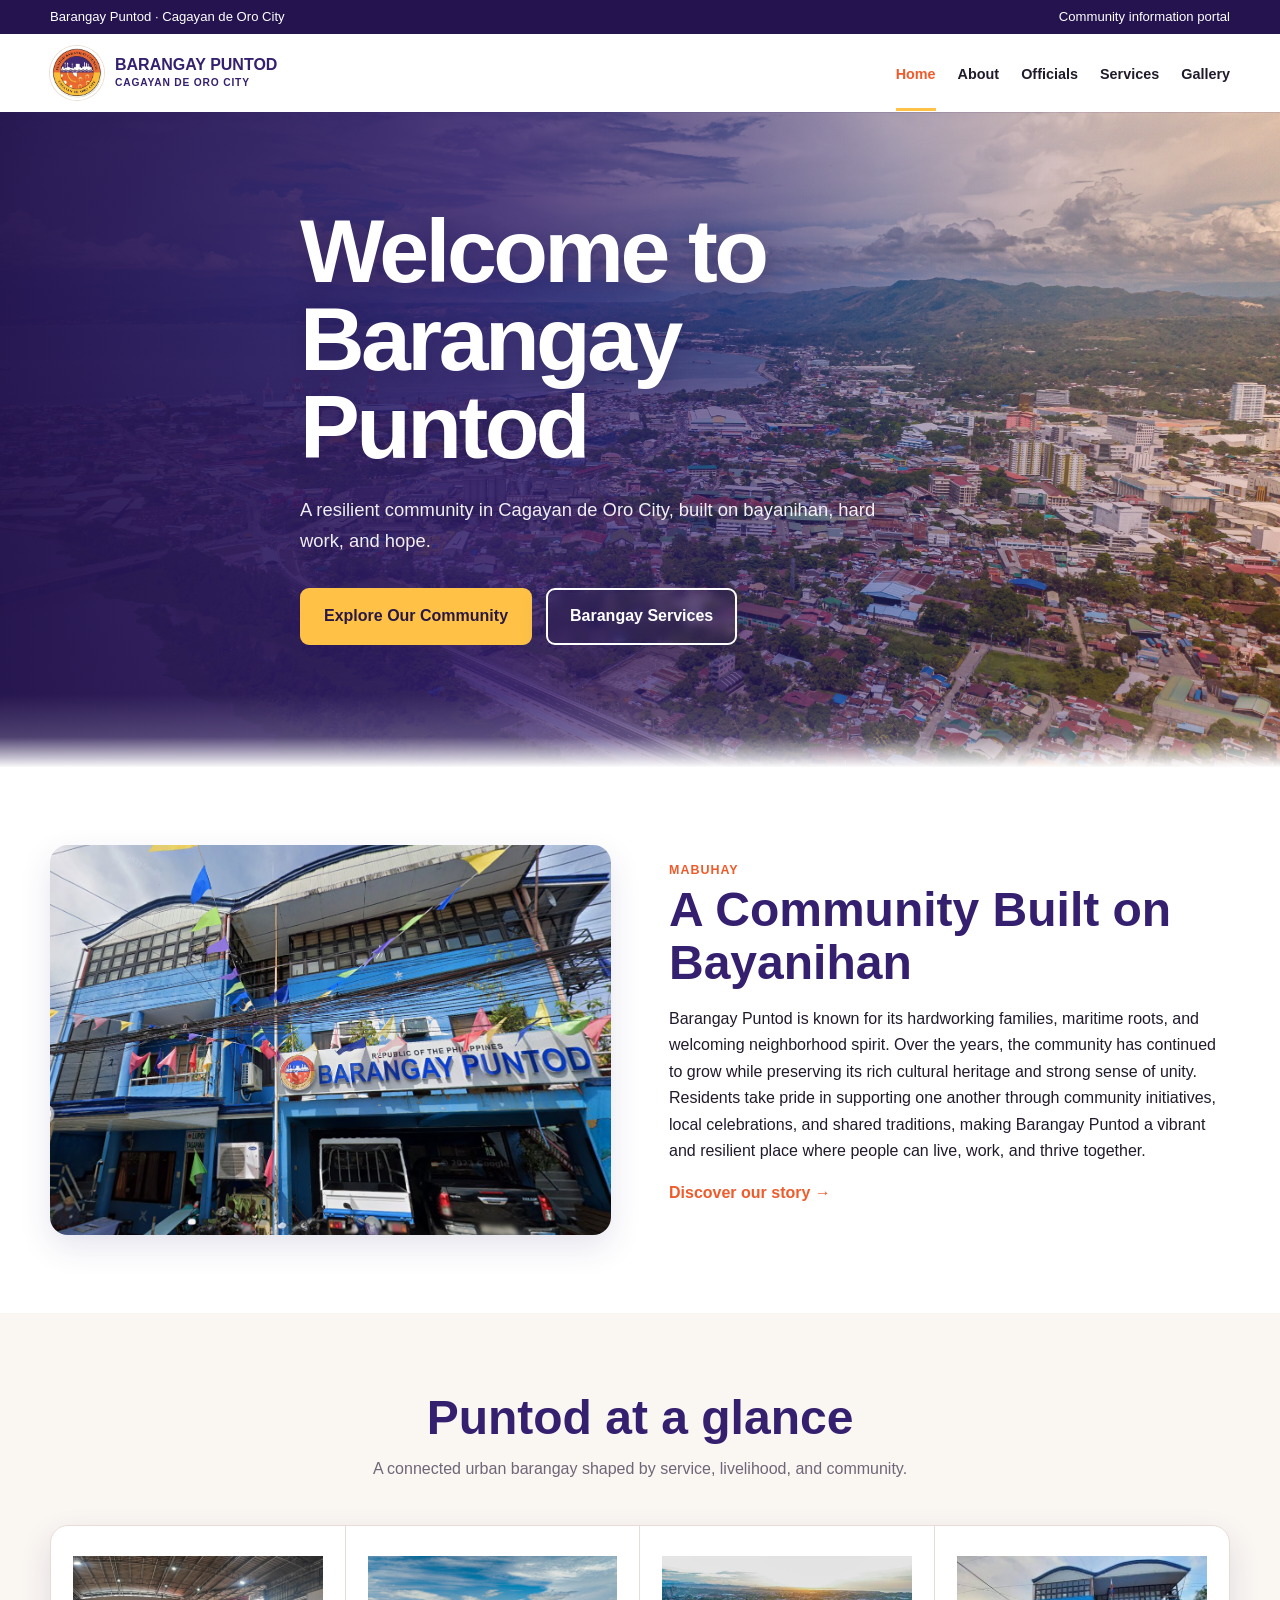
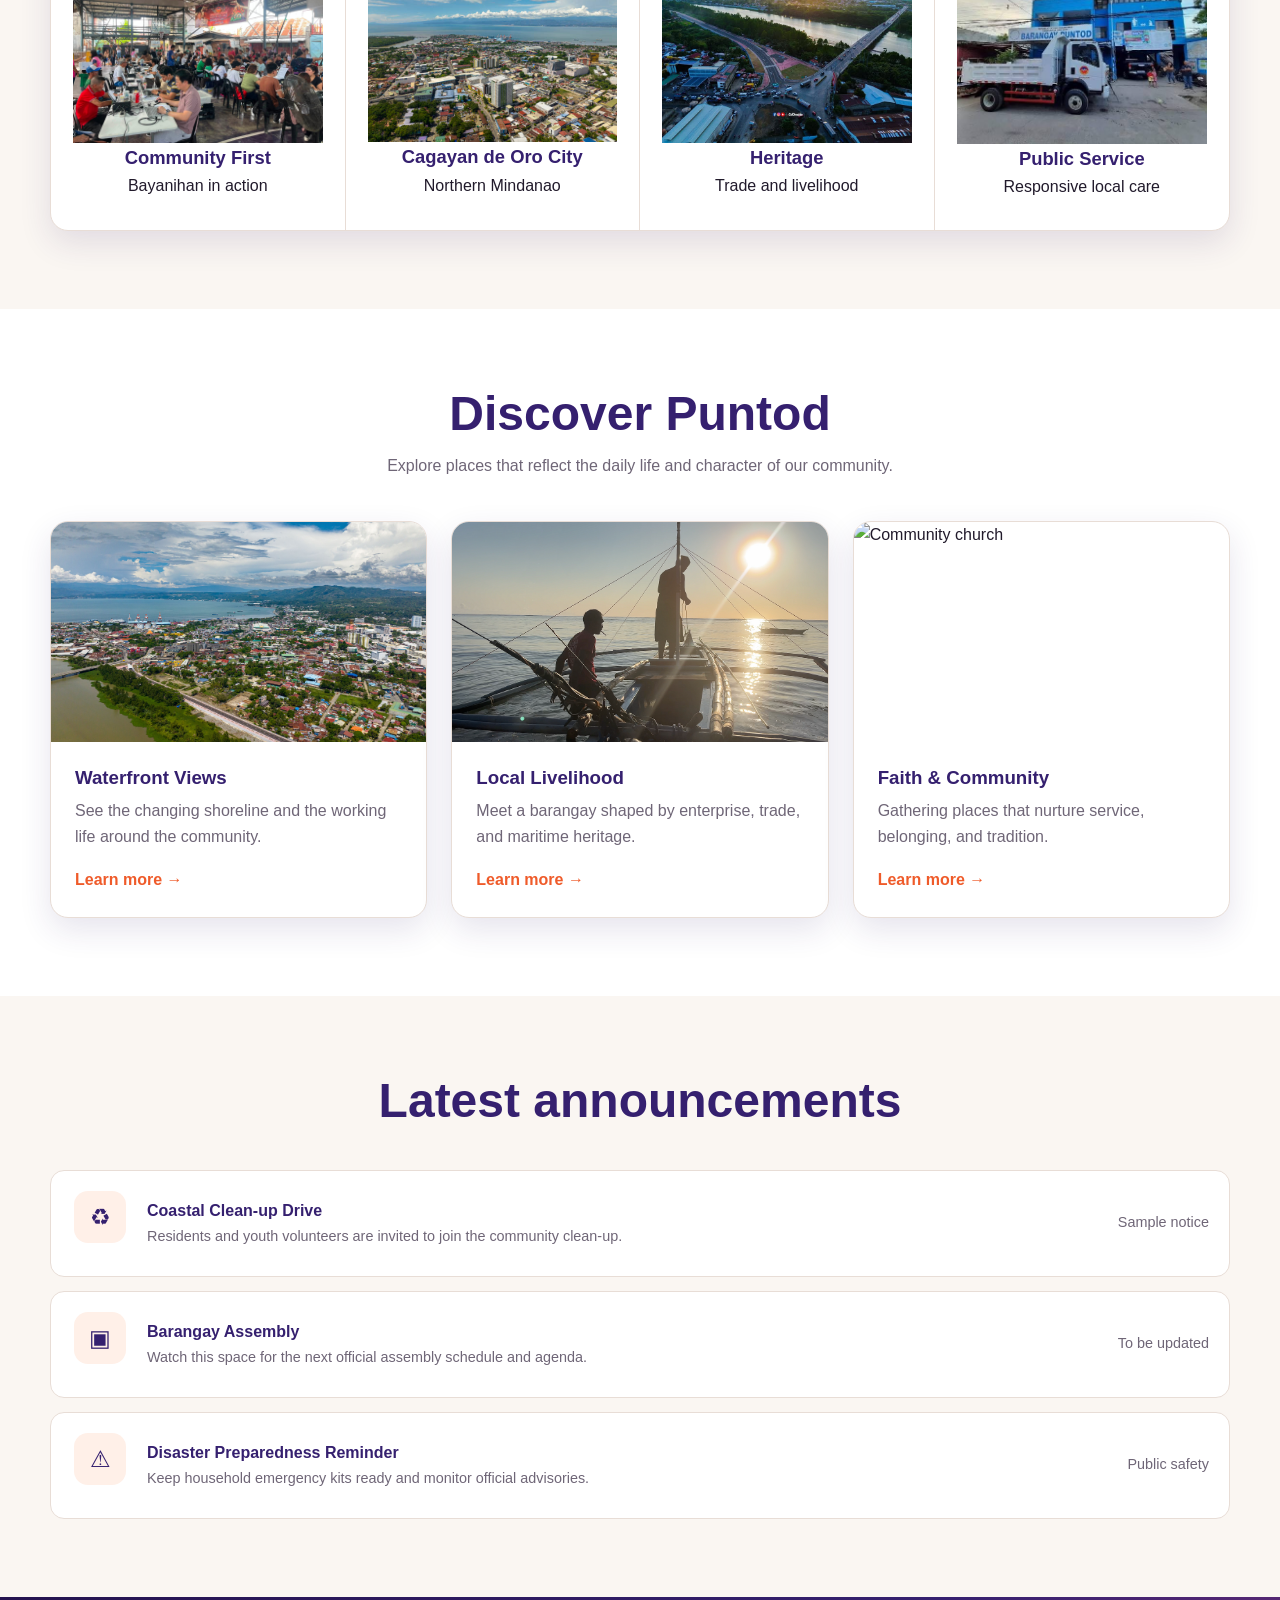
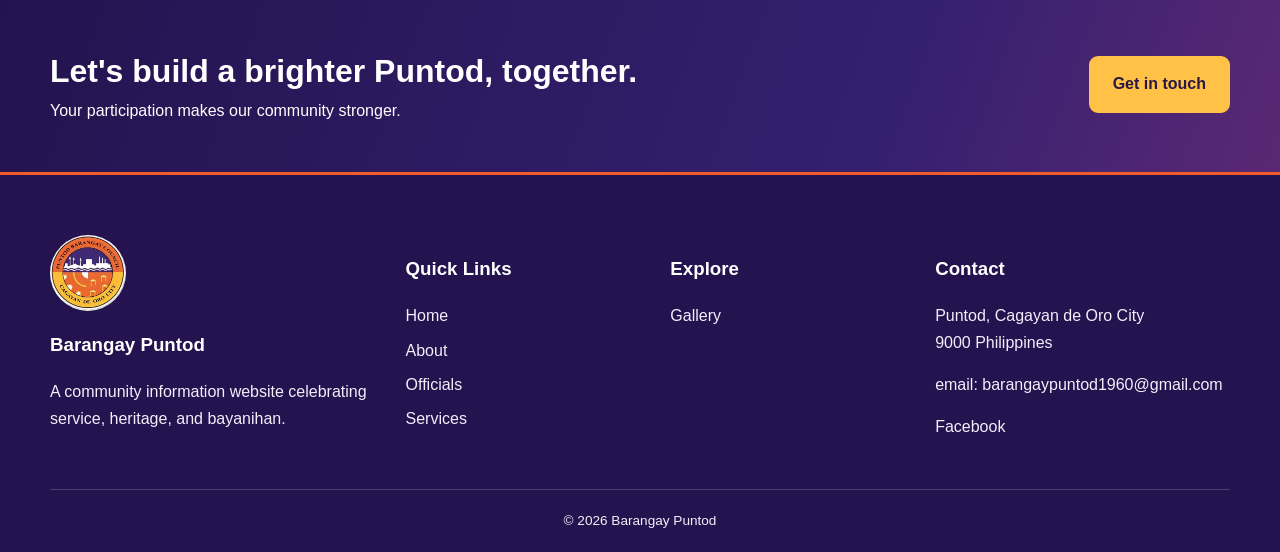
==== index.html @ fbd9fe13 "first commit" ====
<!doctype html>
<html lang="en">
  <head>
    <meta charset="utf-8">
    <meta name="viewport" content="width=device-width,initial-scale=1">
    <meta name="description" content="Official community website concept for Barangay Puntod, Cagayan de Oro City.">
    <title>Barangay Puntod | Home</title>
    <link rel="stylesheet" href="css/style.css">
  </head>
  <body data-page="home">
    <div id="header">
    </div>
    <main>
      <section class="hero">
        <div class="container hero-content reveal">
          <h1>Welcome to Barangay Puntod</h1>
          <p>A resilient community in Cagayan de Oro City, built on bayanihan, hard work, and hope.</p>
          <div class="actions">
            <a class="btn" href="about.html">Explore Our Community</a>
            <a class="btn outline" href="services.html">Barangay Services</a>
          </div>
        </div>
      </section>
      <section class="section">
        <div class="container split reveal">
          <img src="/images/googmaps.PNG" alt="Coastal community landscape">
          <div>
            <span class="eyebrow">Mabuhay</span>
            <h2>A Community Built on Bayanihan</h2>
            <p>Barangay Puntod is known for its hardworking families, maritime roots, and welcoming neighborhood spirit. Over the years, the community has continued to grow while preserving its rich cultural heritage and strong sense of unity. Residents take pride in supporting one another through community initiatives, local celebrations, and shared traditions, making Barangay Puntod a vibrant and resilient place where people can live, work, and thrive together.</p>
            <p>
             
              <a class="text-link" href="about.html">Discover our story →</a>
            </div>
          </div>
        </section>
        <section class="section alt">
          <div class="container">
            <div class="section-head reveal">
              <h2>Puntod at a glance</h2>
              <p>A connected urban barangay shaped by service, livelihood, and community.</p>
            </div>
            <div class="facts reveal">
              <div class="fact">
              
                <img src="/images/comfirst.jpg" alt="Coastal community landscape">
          
                <strong>Community First</strong>
                <span>Bayanihan in action</span>
              </div>
              <div class="fact">
                <img src="/images/cdo.jpg" alt="Northern Mindanao">
                <strong>Cagayan de Oro City</strong>
                <span>Northern Mindanao</span>
              </div>
              <div class="fact">
                 <img src="/images/puntod.jpg" alt="Puntod">
                <strong>Heritage</strong>
                <span>Trade and livelihood</span>
              </div>
              <div class="fact">
                <img src="/images/responsive.jfif" alt="Puntod">
                <strong>Public Service</strong>
                <span>Responsive local care</span>
              </div>
            </div>
          </div>
        </section>
        <section class="section">
          <div class="container">
            <div class="section-head reveal">
              <h2>Discover Puntod</h2>
              <p>Explore places that reflect the daily life and character of our community.</p>
            </div>
            <div class="grid reveal">
              <article class="card">
                <img src="/images/Cagayan_de_Oro.jpg" alt="view">
                <div class="card-body">
                  <h3>Waterfront Views</h3>
                  <p>See the changing shoreline and the working life around the community.</p>
                  <a class="text-link" href="about.html">Learn more →</a>
                </div>
              </article>
              <article class="card">
                <img src="/images/fishermen.png" alt="Traditional fishing">
                <div class="card-body">
                  <h3>Local Livelihood</h3>
                  <p>Meet a barangay shaped by enterprise, trade, and maritime heritage.</p>
                  <a class="text-link" href="about.html">Learn more →</a>
                </div>
              </article>
              <article class="card">
                <img src="https://images.unsplash.com/photo-1438032005730-c779502df39b?auto=format&fit=crop&w=900&q=80" alt="Community church">
                <div class="card-body">
                  <h3>Faith & Community</h3>
                  <p>Gathering places that nurture service, belonging, and tradition.</p>
                  <a class="text-link" href="about.html">Learn more →</a>
                </div>
              </article>
            </div>
          </div>
        </section>
        <section class="section alt">
          <div class="container">
            <div class="section-head reveal">
              <h2>Latest announcements</h2>
              
            </div>
            <div class="news-list reveal">
              <article class="news-item">
                <div class="icon">♻</div>
                <div>
                  <h3>Coastal Clean-up Drive</h3>
                  <p>Residents and youth volunteers are invited to join the community clean-up.</p>
                </div>
                <time>Sample notice</time>
              </article>
              <article class="news-item">
                <div class="icon">▣</div>
                <div>
                  <h3>Barangay Assembly</h3>
                  <p>Watch this space for the next official assembly schedule and agenda.</p>
                </div>
                <time>To be updated</time>
              </article>
              <article class="news-item">
                <div class="icon">⚠</div>
                <div>
                  <h3>Disaster Preparedness Reminder</h3>
                  <p>Keep household emergency kits ready and monitor official advisories.</p>
                </div>
                <time>Public safety</time>
              </article>
            </div>
          </div>
        </section>
      </main>
      <div id="shared-footer">
      </div>
      <script src="js/shared.js">
      </script>
      <script src="js/script.js">
      </script>
    </body>
  </html>
---- css/style.css ----
:root {
    --blue: #35206f;
    --blue2: #24134f;
    --gold: #ffc247;
    --orange: #ef5b2a;
    --ink: #211a2b;
    --muted: #6f6677;
    --gray: #faf6f2;
    --white: #fff;
    --line: #e8ddd6;
    --shadow: 0 12px 32px rgba(53, 32, 111, .12);
    --radius: 18px;
    --max: 1180px
}

* {
    box-sizing: border-box
}

html {
    scroll-behavior: smooth
}

body {
    margin: 0;
    color: var(--ink);
    font-family: "Segoe UI", Poppins, Arial, sans-serif;
    line-height: 1.65;
    background: #fff
}

img {
    display: block;
    width: 100%;
    object-fit: cover
}

a {
    color: inherit;
    text-decoration: none
}

button,
input,
textarea {
    font: inherit
}

.container {
    width: min(var(--max), calc(100% - 40px));
    margin: auto
}

.section {
    padding: 78px 0
}

.section.alt {
    background: var(--gray)
}

.section-head {
    max-width: 690px;
    margin: 0 auto 42px;
    text-align: center
}

.section-head h2,
.split h2 {
    margin: 0 0 12px;
    color: var(--blue);
    font-size: clamp(2rem, 4vw, 3rem);
    line-height: 1.12
}

.section-head p {
    margin: 0;
    color: var(--muted)
}

.eyebrow {
    color: var(--blue);
    font-weight: 800;
    letter-spacing: .08em;
    text-transform: uppercase;
    font-size: .78rem
}

.topbar {
    background: var(--blue2);
    color: #fff;
    font-size: .82rem
}

.topbar .container {
    min-height: 34px;
    display: flex;
    align-items: center;
    justify-content: space-between;
    gap: 20px
}

.site-header {
    position: sticky;
    top: 0;
    z-index: 100;
    background: rgba(255, 255, 255, .96);
    box-shadow: 0 1px 0 rgba(53, 32, 111, .12);
    backdrop-filter: blur(12px)
}

.nav-wrap {
    height: 78px;
    display: flex;
    align-items: center;
    justify-content: space-between
}

.brand {
    display: flex;
    align-items: center;
    gap: 11px;
    color: var(--blue);
    font-weight: 900;
    line-height: 1
}

.brand-mark {
    width: 54px;
    height: 54px;
    border-radius: 50%;
    object-fit: contain;
    border: 2px solid #fff;
    box-shadow: 0 0 0 1px #eaded5
}

.brand small {
    display: block;
    font-size: .64rem;
    margin-top: 5px;
    letter-spacing: .08em
}

.nav {
    display: flex;
    align-items: center;
    gap: 22px
}

.nav a {
    font-weight: 700;
    font-size: .9rem;
    padding: 28px 0 22px;
    border-bottom: 3px solid transparent
}

.nav a:hover,
.nav a.active {
    color: var(--blue);
    border-color: var(--gold)
}

.menu-btn {
    display: none;
    border: 0;
    background: none;
    color: var(--blue);
    font-size: 1.8rem
}

.hero {
    min-height: 500px;
    display: grid;
    align-items: center;
    color: #fff;
    background:
        linear-gradient(
            90deg,
            rgba(36, 19, 79, .93),
            rgba(53, 32, 111, .62),
            rgba(53, 32, 111, .62)
        ),
        url('/images/Cagayan_de_Oro.jpg') center top / cover no-repeat;
}

.hero-content {
    max-width: 680px;
    padding: 80px 0
}

.hero h1 {
    font-size: clamp(3rem, 7vw, 5.7rem);
    line-height: .98;
    margin: 0 0 24px;
    letter-spacing: -.04em
}

.hero p {
    font-size: 1.15rem;
    max-width: 600px;
    margin: 0 0 32px
}

.actions {
    display: flex;
    gap: 14px;
    flex-wrap: wrap
}

.btn {
    display: inline-flex;
    align-items: center;
    justify-content: center;
    padding: 13px 22px;
    border-radius: 9px;
    background: var(--gold);
    color: #291844;
    font-weight: 800;
    border: 2px solid var(--gold);
    cursor: pointer;
    transition: .25s
}

.btn:hover {
    transform: translateY(-2px);
    box-shadow: 0 8px 20px rgba(0, 0, 0, .18)
}

.btn.outline {
    background: transparent;
    color: #fff;
    border-color: #fff
}

.btn.blue {
    background: var(--blue);
    border-color: var(--blue);
    color: #fff
}

.split {
    display: grid;
    grid-template-columns: 1fr 1fr;
    gap: 58px;
    align-items: center
}

.split img {
    height: 390px;
    border-radius: var(--radius);
    box-shadow: var(--shadow)
}

.facts {
    display: grid;
    grid-template-columns: repeat(4, 1fr);
    background: #fff;
    border: 1px solid var(--line);
    border-radius: var(--radius);
    overflow: hidden;
    box-shadow: var(--shadow)
}

.fact {
    padding: 30px 22px;
    text-align: center;
    border-right: 1px solid var(--line)
}

.fact:last-child {
    border: 0
}

.fact strong {
    display: block;
    color: var(--blue);
    font-size: 1.15rem
}

.icon {
    width: 52px;
    height: 52px;
    margin: 0 auto 13px;
    border-radius: 14px;
    display: grid;
    place-items: center;
    background: #fff0e8;
    color: var(--blue);
    font-size: 1.45rem
}

.grid {
    display: grid;
    grid-template-columns: repeat(3, 1fr);
    gap: 24px
}

.grid.four {
    grid-template-columns: repeat(4, 1fr)
}

.card {
    background: #fff;
    border: 1px solid var(--line);
    border-radius: var(--radius);
    overflow: hidden;
    box-shadow: var(--shadow);
    transition: .3s
}

.card:hover {
    transform: translateY(-5px)
}

.card img {
    height: 220px;
    transition: .5s
}

.card:hover img {
    transform: scale(1.04)
}

.card-body {
    padding: 24px
}

.card h3 {
    margin: 0 0 8px;
    color: var(--blue);
    line-height: 1.25
}

.card p {
    color: var(--muted);
    margin: 0 0 16px
}

.text-link {
    color: var(--blue);
    font-weight: 800
}

.news-list {
    display: grid;
    gap: 14px
}

.news-item {
    display: grid;
    grid-template-columns: 58px 1fr auto;
    gap: 18px;
    align-items: center;
    padding: 20px;
    background: #fff;
    border: 1px solid var(--line);
    border-radius: 14px
}

.news-item h3,
.news-item p {
    margin: 0
}

.news-item h3 {
    color: var(--blue);
    font-size: 1rem
}

.news-item p,
.news-item time {
    color: var(--muted);
    font-size: .9rem
}

.cta {
    padding: 48px 0;
    background: var(--blue);
    color: #fff;
    border-bottom: 3px solid var(--gold)
}

.cta .container {
    display: flex;
    align-items: center;
    justify-content: space-between;
    gap: 30px
}

.cta h2 {
    margin: 0;
    font-size: 2rem
}

.page-hero {
    padding: 100px 0 82px;
    color: #fff;
    background: linear-gradient(100deg, rgba(36, 19, 79, .95), rgba(239, 91, 42, .68)), url('/images/googmaps.PNG') center/cover
}

.page-hero h1 {
    margin: 0 0 12px;
    font-size: clamp(2.8rem, 6vw, 5rem);
    line-height: 1
}

.page-hero p {
    max-width: 650px;
    margin: 0;
    font-size: 1.08rem
}

.values {
    display: grid;
    grid-template-columns: repeat(3, 1fr);
    gap: 20px
}

.value {
    padding: 30px;
    border-left: 5px solid var(--gold);
    background: #fff;
    border-radius: 0 var(--radius) var(--radius) 0;
    box-shadow: var(--shadow)
}

.timeline {
    max-width: 850px;
    margin: auto;
    border-left: 3px solid var(--gold);
    padding-left: 34px
}

.timeline article {
    position: relative;
    margin: 0 0 34px;
    padding: 24px;
    background: #fff;
    border-radius: 14px;
    box-shadow: var(--shadow)
}

.timeline article:before {
    content: "";
    position: absolute;
    left: -43px;
    top: 30px;
    width: 15px;
    height: 15px;
    background: var(--blue);
    border: 4px solid #fff;
    border-radius: 50%
}

.map {
    width: 100%;
    height: 430px;
    border: 0;
    border-radius: var(--radius);
    box-shadow: var(--shadow)
}

.official .portrait {
    height: 285px;
    background: #e8edf5
}

.official .placeholder {
    padding: 9px 14px;
    background: #fff3cd;
    color: #755b00;
    font-size: .78rem;
    font-weight: 700
}

.org-chart {
    display: flex;
    flex-direction: column;
    align-items: center;
    gap: 28px
}

.org-row {
    display: flex;
    justify-content: center;
    gap: 20px;
    flex-wrap: wrap
}

.org-node {
    min-width: 180px;
    padding: 16px;
    text-align: center;
    color: #fff;
    background: var(--blue);
    border-radius: 12px;
    box-shadow: var(--shadow)
}

.service-card {
    padding: 28px
}

.steps {
    margin: 16px 0 0;
    padding-left: 20px;
    color: var(--muted)
}

.contact-grid {
    display: grid;
    grid-template-columns: .8fr 1.2fr;
    gap: 30px
}

.contact-panel,
.form {
    padding: 32px;
    background: #fff;
    border-radius: var(--radius);
    box-shadow: var(--shadow)
}

.form label {
    display: block;
    font-weight: 700;
    margin: 0 0 6px
}

.form input,
.form textarea {
    width: 100%;
    padding: 13px;
    margin: 0 0 16px;
    border: 1px solid #cfd7e6;
    border-radius: 8px
}

.form textarea {
    min-height: 140px;
    resize: vertical
}

.notice {
    padding: 14px;
    border-radius: 8px;
    background: #e9f7ee;
    color: #176b3a;
    display: none
}

.gallery {
    display: grid;
    grid-template-columns: repeat(auto-fit, minmax(280px, 1fr));
    gap: 24px;
}

.gallery-item {
    margin: 0;
    background: #fff;
    border-radius: 16px;
    overflow: hidden;
    box-shadow: 0 8px 20px rgba(0, 0, 0, 0.08);
    transition: transform 0.3s ease, box-shadow 0.3s ease;
}

.gallery-item:hover {
    transform: translateY(-6px);
    box-shadow: 0 12px 28px rgba(0, 0, 0, 0.12);
}

.gallery-item img {
    width: 100%;
    height: 220px;      /* All images are the same height */
    object-fit: cover;  /* Crops images to fit without stretching */
    display: block;
}

.gallery-item figcaption {
    padding: 16px;
    text-align: center;
    font-size: 1rem;
    font-weight: 600;
    color: #1f2937;
}

.lightbox {
    position: fixed;
    inset: 0;
    z-index: 300;
    background: rgba(0, 0, 0, .9);
    display: none;
    place-items: center;
    padding: 40px
}

.lightbox.open {
    display: grid
}

.lightbox img {
    max-height: 85vh;
    max-width: 1000px;
    width: auto;
    border-radius: 10px
}

.lightbox button {
    position: absolute;
    right: 25px;
    top: 20px;
    color: #fff;
    background: none;
    border: 0;
    font-size: 2.4rem
}

.faq {
    max-width: 860px;
    margin: auto
}

.faq-item {
    border-bottom: 1px solid var(--line)
}

.faq-question {
    width: 100%;
    padding: 22px 0;
    display: flex;
    justify-content: space-between;
    border: 0;
    background: none;
    text-align: left;
    color: var(--blue);
    font-weight: 800;
    cursor: pointer
}

.faq-answer {
    max-height: 0;
    overflow: hidden;
    transition: max-height .3s
}

.faq-item.open .faq-answer {
    max-height: 180px
}

.footer {
    background: var(--blue2);
    color: #f4eefa;
    padding: 60px 0 20px
}

.footer-grid {
    display: grid;
    grid-template-columns: 1.4fr 1fr 1fr 1.3fr;
    gap: 38px
}

.footer h3 {
    color: #fff
}

.footer a {
    display: block;
    margin: 8px 0
}

.footer a:hover {
    color: var(--gold)
}

.copyright {
    text-align: center;
    border-top: 1px solid rgba(255, 255, 255, .18);
    margin-top: 40px;
    padding-top: 20px;
    font-size: .85rem
}

.back-top {
    position: fixed;
    right: 22px;
    bottom: 22px;
    width: 46px;
    height: 46px;
    border: 0;
    border-radius: 50%;
    background: var(--gold);
    color: var(--blue2);
    font-weight: 900;
    box-shadow: var(--shadow);
    opacity: 0;
    pointer-events: none;
    transition: .3s
}

.back-top.show {
    opacity: 1;
    pointer-events: auto
}

.reveal {
    opacity: 0;
    transform: translateY(18px);
    transition: .65s
}

.reveal.visible {
    opacity: 1;
    transform: none
}

@media(max-width:900px) {
    .topbar {
        display: none
    }

    .menu-btn {
        display: block
    }

    .nav {
        position: absolute;
        left: 0;
        right: 0;
        top: 78px;
        display: none;
        flex-direction: column;
        align-items: stretch;
        gap: 0;
        background: #fff;
        padding: 10px 20px 22px;
        box-shadow: 0 14px 24px rgba(0, 0, 0, .12)
    }

    .nav.open {
        display: flex
    }

    .nav a {
        padding: 13px
    }

    .hero {
        min-height: 560px
    }

    .split,
    .contact-grid {
        grid-template-columns: 1fr
    }

    .facts {
        grid-template-columns: 1fr 1fr
    }

    .fact:nth-child(2) {
        border-right: 0
    }

    .grid,
    .grid.four {
        grid-template-columns: 1fr 1fr
    }

    .footer-grid {
        grid-template-columns: 1fr 1fr
    }

    .gallery {
        columns: 2
    }
}

@media(max-width:600px) {
    .container {
        width: min(100% - 28px, var(--max))
    }

    .section {
        padding: 58px 0
    }

    .hero h1 {
        font-size: 3.2rem
    }

    .hero {
        min-height: 620px;
        background-position: 62% center
    }

    .facts,
    .grid,
    .grid.four,
    .values,
    .footer-grid {
        grid-template-columns: 1fr
    }

    .fact {
        border-right: 0;
        border-bottom: 1px solid var(--line)
    }

    .news-item {
        grid-template-columns: 48px 1fr
    }

    .news-item time {
        grid-column: 2
    }

    .cta .container {
        align-items: flex-start;
        flex-direction: column
    }

    .gallery {
        columns: 1
    }

    .split img {
        height: 300px
    }

    .page-hero {
        padding: 72px 0
    }

    .card img {
        height: 230px
    }
}

@media(max-width:600px) {

    html,
    body {
        overflow-x: hidden
    }

    .hero-content {
        min-width: 0;
        width: 100%;
        max-width: 100%;
        padding: 64px 0
    }

    .hero h1 {
        max-width: 100%;
        font-size: 2.55rem;
        line-height: 1.02;
        overflow-wrap: break-word
    }

    .hero p {
        max-width: 100%;
        font-size: 1rem
    }

    .actions {
        flex-direction: column;
        align-items: stretch
    }

    .actions .btn {
        width: 100%;
        max-width: 320px
    }

    .brand {
        font-size: .82rem
    }

    .brand small {
        font-size: .55rem
    }

    .brand-mark {
        width: 46px;
        height: 46px
    }

    .menu-btn {
        display: block;
        flex: 0 0 auto
    }
}

.nav a:hover,
.nav a.active {
    color: var(--orange);
    border-color: var(--gold)
}

.eyebrow,
.text-link {
    color: var(--orange)
}

.btn {
    background: var(--gold);
    border-color: var(--gold)
}

.cta {
    background: linear-gradient(110deg, var(--blue2), var(--blue) 70%, #5a2874);
    border-bottom-color: var(--orange)
}

.value {
    border-left-color: var(--orange)
}

/* Layered seal-inspired color treatment with a soft transition into the page. */
.hero {
    position: relative;
    isolation: isolate;
    overflow: hidden;
    background:
        linear-gradient(90deg, rgba(36, 19, 79, .96) 0%, rgba(53, 32, 111, .84) 38%, rgba(53, 32, 111, .38) 70%, rgba(239, 91, 42, .20) 100%),
        linear-gradient(180deg, rgba(255, 194, 71, .08) 0%, transparent 45%, rgba(36, 19, 79, .18) 100%),
        url('../images/Cagayan_de_Oro.jpg') center /cover no-repeat;
}

.hero::before {
    content: "";
    position: absolute;
    z-index: -1;
    inset: 0;
    pointer-events: none;
    background: radial-gradient(circle at 86% 24%, rgba(255, 194, 71, .20), transparent 30%);
    mix-blend-mode: screen;
}

.hero::after {
    content: "";
    position: absolute;
    z-index: 0;
    right: 0;
    bottom: -1px;
    left: 0;
    height: 74px;
    pointer-events: none;
    background: linear-gradient(to bottom, transparent, rgba(255, 255, 255, .18) 58%, #fff 100%);
}

.hero-content {
    position: relative;
    z-index: 1;
    padding-block: 96px 122px;
}

.hero h1 {
    max-width: 720px;
    text-wrap: balance;
    text-shadow: 0 4px 24px rgba(25, 12, 54, .28);
}

.hero p {
    color: rgba(255, 255, 255, .92);
    text-shadow: 0 2px 14px rgba(25, 12, 54, .30);
}

.hero .btn {
    box-shadow: 0 10px 26px rgba(36, 19, 79, .22);
}

.hero .btn.outline {
    background: rgba(36, 19, 79, .18);
    backdrop-filter: blur(5px);
}

@media (max-width: 600px) {
    .hero {
        background-position: center top;
    }

    .hero::after {
        height: 54px;
    }

    .hero-content {
        padding-block: 70px 94px;
    }
}
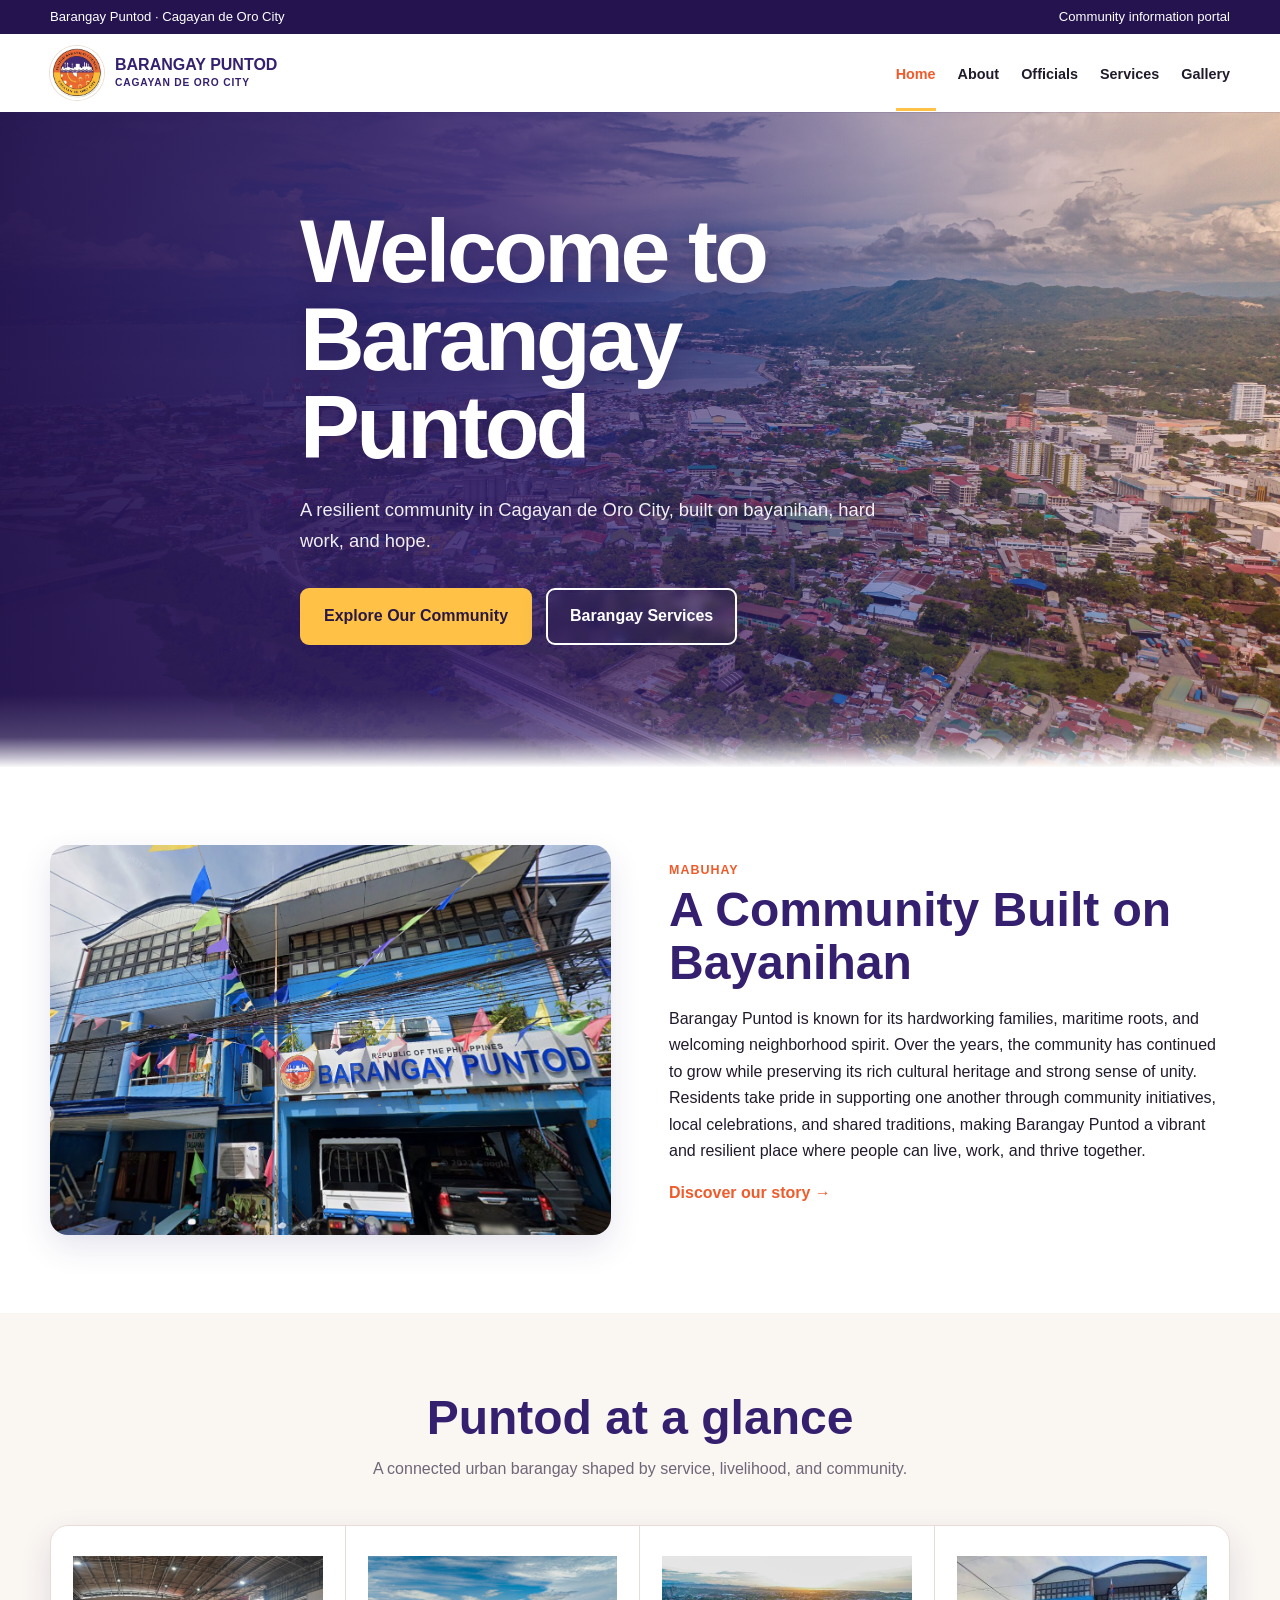
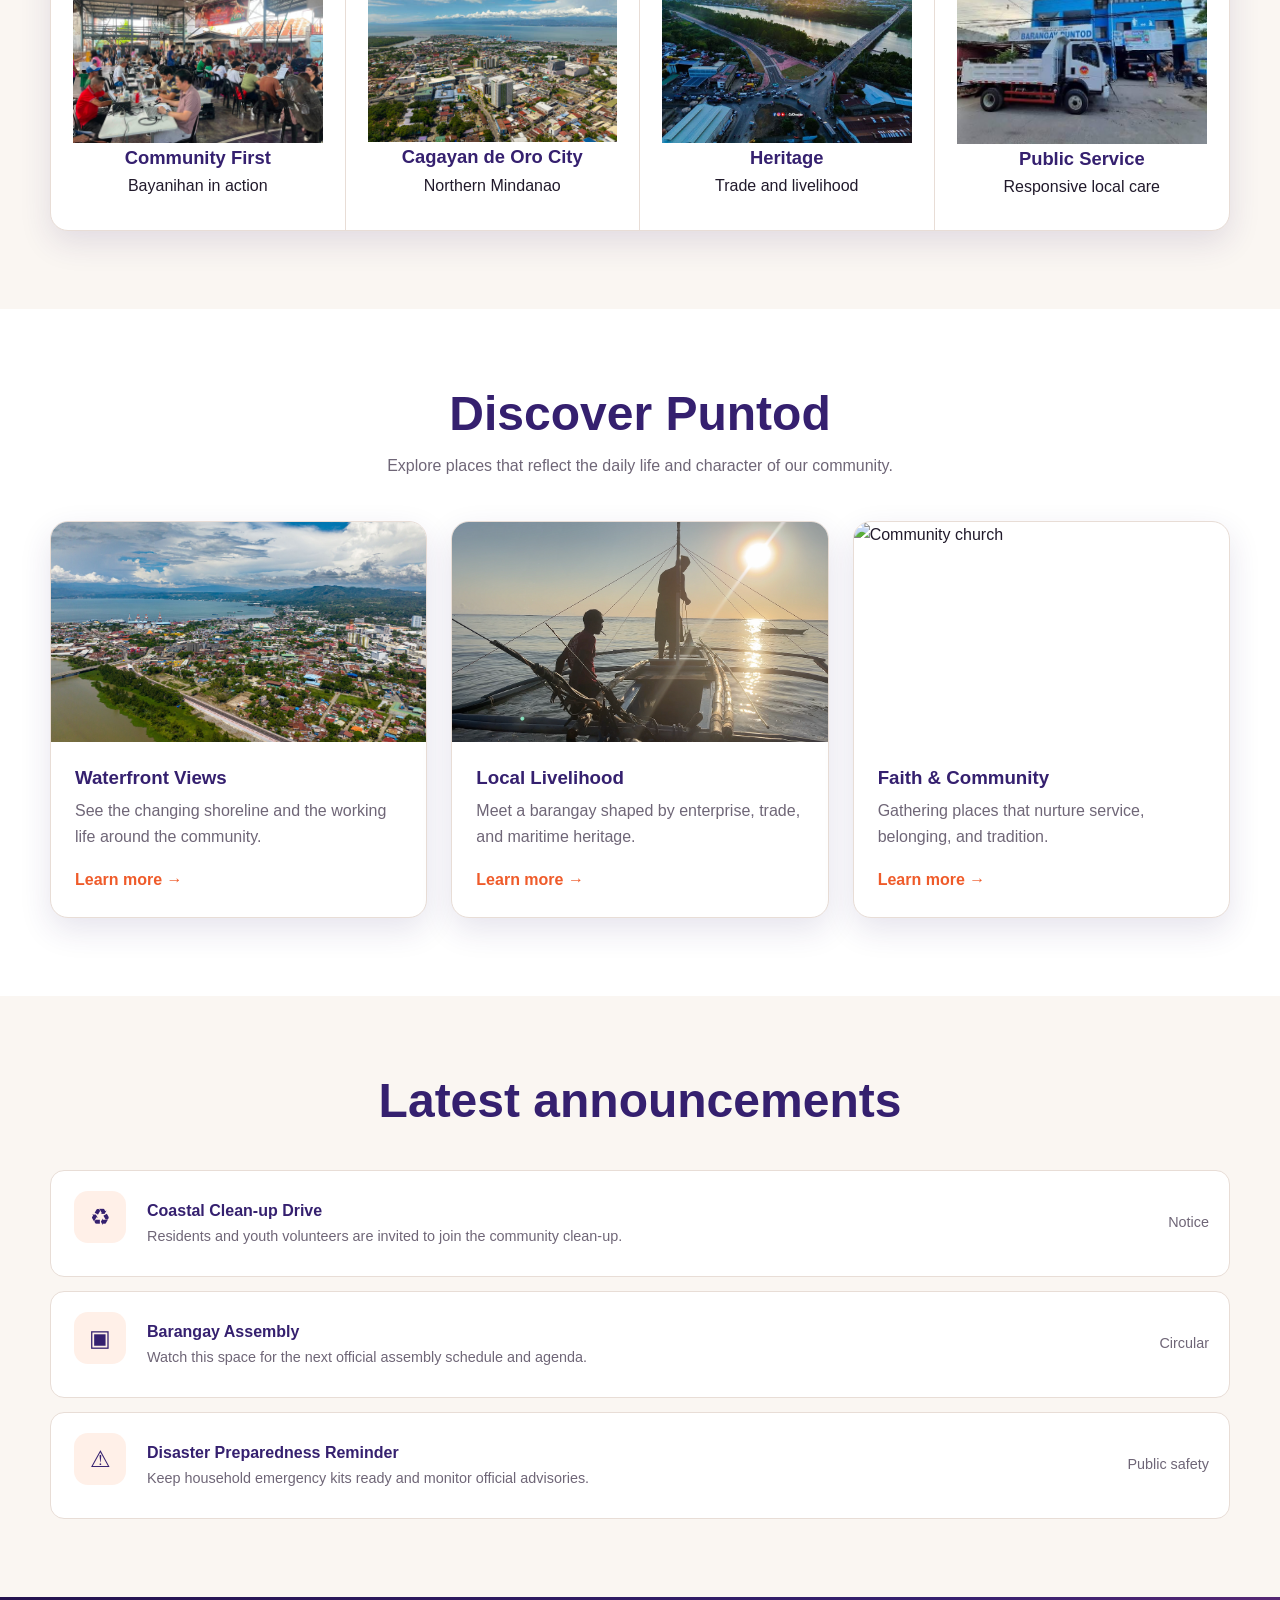
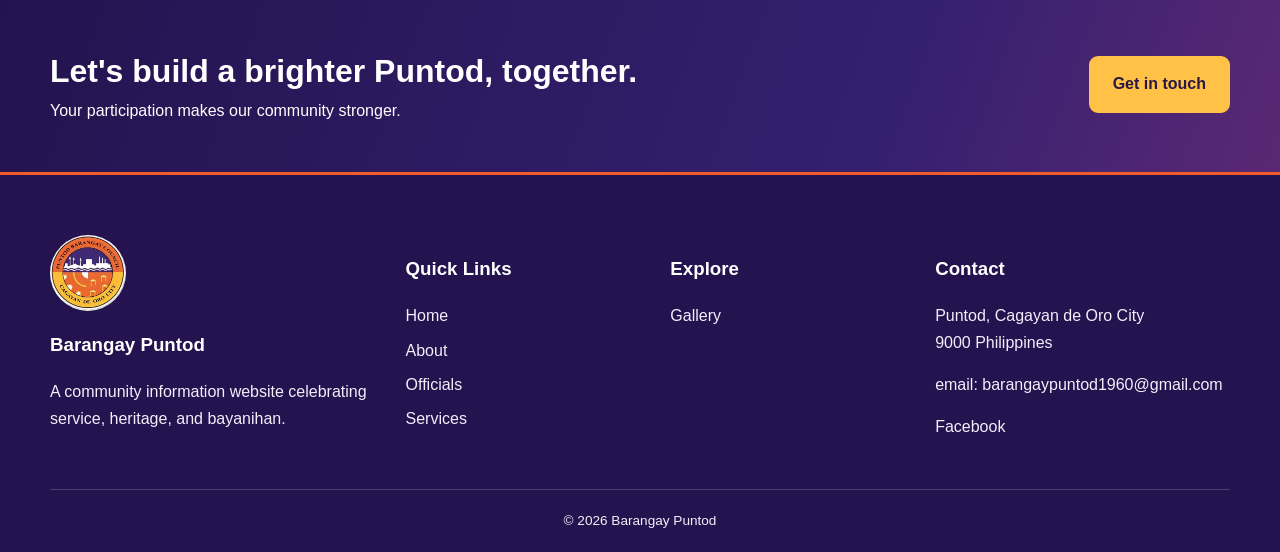
==== commit 2e013125: "hero announcement" ====
--- a/index.html
+++ b/index.html
@@ -113,7 +113,7 @@
                   <h3>Coastal Clean-up Drive</h3>
                   <p>Residents and youth volunteers are invited to join the community clean-up.</p>
                 </div>
-                <time>Sample notice</time>
+                <time>Notice</time>
               </article>
               <article class="news-item">
                 <div class="icon">▣</div>
@@ -121,7 +121,7 @@
                   <h3>Barangay Assembly</h3>
                   <p>Watch this space for the next official assembly schedule and agenda.</p>
                 </div>
-                <time>To be updated</time>
+                <time>Circular</time>
               </article>
               <article class="news-item">
                 <div class="icon">⚠</div>
